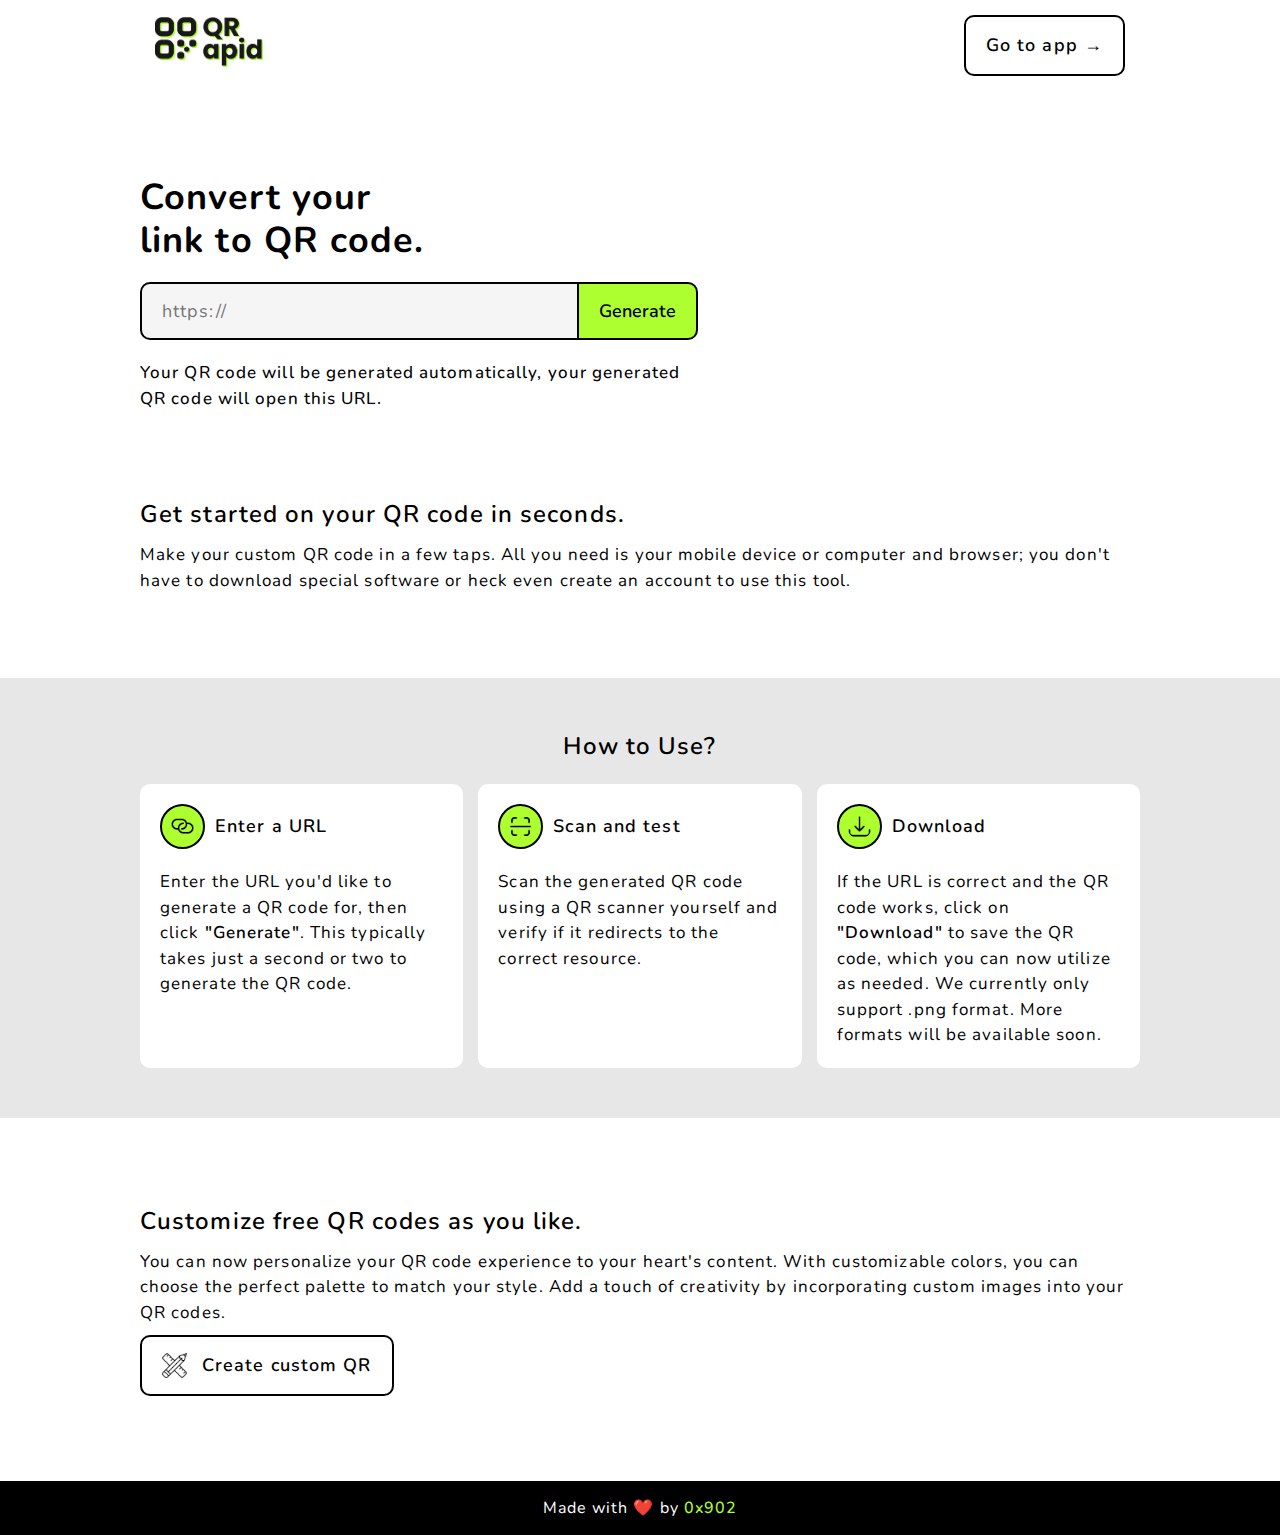
==== index.html @ a70bd967 "initial commit. basic features and website layout." ====
<!DOCTYPE html>
<html lang="en">
    <head>
        <meta charset="UTF-8" />
        <meta name="viewport" content="width=device-width, initial-scale=1.0" />
        <title>QRapid &mdash; QR Generator</title>

        <link rel="preconnect" href="https://fonts.googleapis.com" />
        <link rel="preconnect" href="https://fonts.gstatic.com" crossorigin />
        <link
            href="https://fonts.googleapis.com/css2?family=Nunito:ital,wght@0,200..1000;1,200..1000&display=swap"
            rel="stylesheet"
        />

        <link rel="stylesheet" href="general.css" />
        <link rel="stylesheet" href="home.css" />
    </head>
    <body>
        <header class="block">
            <a class="header-logo" href="/">
                <img height="50" src="assets/site-logo.png" alt="site-logo" />
            </a>
            <a class="btn btn-secondary" href="app.html">Go to app &rarr;</a>
        </header>
        <main class="block">
            <div class="content">
                <h1>Convert your<br />link to QR code.</h1>
                <form>
                    <input
                        class="url-input"
                        type="text"
                        placeholder="https://"
                        required
                        autocomplete="on"
                        spellcheck="false"
                    />
                    <button class="btn-generate" type="submit">Generate</button>
                </form>
                <label class="alert alert-invalid hidden-none"
                    >:: invalid url</label
                >
                <p class="hero-description">
                    Your QR code will be generated automatically, your generated
                    QR code will open this URL.
                </p>
            </div>
            <div class="result hidden-none">
                <div class="url-container">
                    <a class="url" href="#">https://</a>
                </div>
                <div class="qrcode-container"></div>
                <div class="result-actions">
                    <button class="btn-download btn-secondary">
                        Download
                        <img class="icon" src="assets/download.png" alt="" />
                    </button>
                    <div class="select-container">
                        <!-- <label for="select-format">File Format:</label> -->
                        <select name="file-format" class="select-format">
                            <option value="png">PNG</option>
                            <option disabled value="jpg">JPG</option>
                            <option disabled value="svg">SVG</option>
                        </select>
                    </div>
                </div>
            </div>
        </main>

        <section class="block">
            <h2 class="section-title">
                Get started on your QR code in seconds.
            </h2>
            <p>
                Make your custom QR code in a few taps. All you need is your
                mobile device or computer and browser; you don't have to
                download special software or heck even create an account to use
                this tool.
            </p>
        </section>

        <div class="steps-container">
            <section class="steps block">
                <h2 class="section-title">How to Use?</h2>
                <ul>
                    <li>
                        <h3 class="title">
                            <img src="assets/url.png" />Enter a URL
                        </h3>
                        <p>
                            Enter the URL you'd like to generate a QR code for,
                            then click <b>"Generate"</b>. This typically takes
                            just a second or two to generate the QR code.
                        </p>
                    </li>
                    <li>
                        <h3 class="title">
                            <img src="assets/test.png" />Scan and test
                        </h3>
                        <p>
                            Scan the generated QR code using a QR scanner
                            yourself and verify if it redirects to the correct
                            resource.
                        </p>
                    </li>
                    <li>
                        <h3 class="title">
                            <img src="assets/download.png" />Download
                        </h3>
                        <p>
                            If the URL is correct and the QR code works, click
                            on <b>"Download"</b> to save the QR code, which you
                            can now utilize as needed. We currently only support
                            .png format. More formats will be available soon.
                        </p>
                    </li>
                </ul>
            </section>
        </div>

        <section class="block">
            <h2 class="section-title">Customize free QR codes as you like.</h2>
            <p>
                You can now personalize your QR code experience to your heart's
                content. With customizable colors, you can choose the perfect
                palette to match your style. Add a touch of creativity by
                incorporating custom images into your QR codes.
            </p>
            <a class="btn btn-secondary" href="app.html"
                ><img class="icon" src="assets/custom.png" alt="" />Create
                custom QR</a
            >
        </section>
        <footer>
            Made with ❤️ by
            <a target="_blank" href="https://0x902.netlify.app">0x902</a>
        </footer>

        <script defer src="qrcode.js"></script>
        <script defer src="functions.js"></script>
        <script defer src="index.js"></script>
    </body>
</html>
---- general.css ----
* {
    padding: 0;
    margin: 0;
    box-sizing: border-box;
}

html {
    font-size: 62.5%;
}

body {
    font-family: "Nunito", sans-serif;
    font-size: 1.7rem;
    overflow-x: hidden;
    max-width: 100%;
    letter-spacing: 1.1px;
    line-height: 1.5;
    min-height: 100vh;
}

header {
    width: 100%;
    display: flex;
    align-items: center;
    padding: 15px;
    z-index: 999;
}

h1 {
    font-size: 3.6rem;
    font-weight: 700;
    line-height: 1.2;
}

input,
button,
select,
.btn {
    padding: 15px 20px;
    font-family: inherit;
    outline: none;
    font-size: 1.8rem;
    border-radius: 10px;
    border: 2px solid black;
    text-decoration: none;
}

input {
    background-color: whitesmoke;
    letter-spacing: inherit;
}

button,
.btn {
    background-color: #adff2f;
    color: black;
    font-weight: 600;
    cursor: pointer;
    display: flex;
    align-items: center;
    justify-content: center;
    gap: 15px;
}

.icon {
    height: 25px !important;
}

.btn-secondary {
    width: max-content;

    background-color: transparent;
    transition: background-color 0.3s ease-in-out;
}

.btn-secondary:hover {
    background-color: #adff2f;
}

label {
    display: inline-block;
}

section {
    display: flex;
    flex-direction: column;
    gap: 10px;
}

.section-title {
    font-size: 2.4rem;
    font-weight: 600;
}

.alert {
    margin-top: -15px;
    font-size: 1.5rem;
    font-weight: 500;
    transition: all 0.5s ease;
}

.alert-valid {
    color: green !important;
}

.alert-invalid {
    color: red !important;
}

.block {
    max-width: 1000px;
    margin: 0 auto;
    margin-bottom: 85px;
}

.hidden-none {
    display: none !important;
}

.hidden-opacity {
    opacity: 0 !important;
}

b {
    font-weight: 600;
}

footer {
    text-align: center;
    padding: 15px;
    font-size: 1.6rem;
    background-color: black;
    color: white;
}

footer a {
    color: #adff2f;
    text-decoration: none;
    font-weight: 500;
}

a {
    color: black;
}

@media only screen and (max-width: 800px) {
    header {
        position: sticky;
        top: 0;
        left: 0;
        right: 0;
        background-color: white;
        border-bottom: 2px solid black;
    }

    header a.header-logo {
        display: flex;
        align-items: center;
        justify-content: center;
    }

    h1 {
        font-size: 2.8rem;
    }

    .block {
        margin-bottom: 70px;
        max-width: 100%;
        padding: 15px;
    }
}
---- home.css ----
body {
    display: flex;
    flex-direction: column;
    max-width: 100%;
}

.header-logo {
    margin-right: auto;
}

header .btn-cta:hover {
    transform: unset;
}

main {
    display: grid;
    grid-template-columns: 1.5fr minmax(0, 1fr);
    align-items: center;
    gap: 70px;
}

.content {
    display: flex;
    flex-direction: column;
    gap: 20px;
    justify-content: center;
}

.hero-description {
    font-weight: 500;
}

form {
    display: flex;
}

form input {
    border-radius: 10px 0 0 10px;
}

input {
    flex: 1;
}

.btn-generate {
    border-radius: 0 10px 10px 0;
    margin-left: -2px;
}

.result {
    display: flex;
    flex-direction: column;
    gap: 15px;
    padding: 15px;
    border-radius: 15px;
    background-color: whitesmoke;
    box-shadow: rgba(0, 0, 0, 0.02) 0px 1px 3px 0px,
        rgba(27, 31, 35, 0.15) 0px 0px 0px 1px;
    transition: all 1s ease;
}

.qrcode-container {
    display: flex;
    align-items: center;
    justify-content: center;
    border-radius: 10px;
    width: 100%;
}

.qrcode-container img {
    flex: 1;
    padding: 20px;
    background-color: white;
    border-radius: 10px;
    width: 100%;
}

.qrcode-container img:hover {
    box-shadow: rgba(149, 157, 165, 0.2) 0px 8px 24px;
    transition: all 0.3s ease-in-out;
}

.result-actions {
    display: flex;
    align-items: center;
    gap: 10px;
}

.btn-download {
    flex: 1;
    border-radius: 10px;
}

.select-container {
    display: flex;
    align-items: center;
    justify-content: center;
}

.select-format {
    border: none;
    background-color: white;
}

.url-container {
    background-color: hwb(0 91% 9%);
    padding: 10px;
    border-radius: 10px;
    display: flex;
    justify-content: center;
    align-items: center;
}

.url {
    max-width: 200px;
    white-space: nowrap;
    overflow: hidden;
    text-overflow: ellipsis;
}

.steps {
    margin-bottom: 0;
}

.steps-container {
    background-color: rgb(231, 231, 231);
    display: flex;
    align-items: center;
    justify-content: center;
    max-width: unset;
    width: 100%;
    padding: 50px;
    margin-bottom: 85px;
}

.steps h2 {
    text-align: center;
    margin-bottom: 10px;
}

.steps ul {
    display: grid;
    grid-template-columns: 1fr 1fr 1fr;
    gap: 15px;
    list-style-type: none;
}

.steps ul li {
    display: flex;
    flex-direction: column;
    gap: 20px;
    background-color: white;
    color: black;
    padding: 20px;
    border-radius: 10px;
}

.steps ul li h3 {
    display: flex;
    align-items: center;
    gap: 10px;
    font-size: 1.8rem;
    font-weight: 600;
}

.steps ul li h3 img {
    width: 45px;
    height: 45px;
    padding: 8px;
    background-color: #adff2f;
    border-radius: 100px;
    border: 2px solid black;
}

/* Extra small devices (phones, 600px and down) */
@media only screen and (max-width: 800px) {
    main {
        grid-template-columns: 1fr;
        gap: 30px;
        padding: 15px;
    }

    form {
        flex-direction: column;
        gap: 0px;
    }

    form input {
        border-radius: 10px 10px 0 0;
    }

    .btn-generate {
        border-radius: 0 0 10px 10px;
        margin-top: -2px;
        margin-left: unset;
    }

    .result {
        gap: 20px;
        padding: 10px;
    }

    .qrcode-container {
        gap: 10px;
        padding: 0;
    }

    .qrcode-container canvas {
        max-width: 100%;
    }

    .qrcode-container img {
        padding: 20px;
    }

    .steps-container {
        padding: 30px;
    }

    .steps ul {
        grid-template-columns: 1fr;
        gap: 20px;
        list-style-type: none;
    }
}
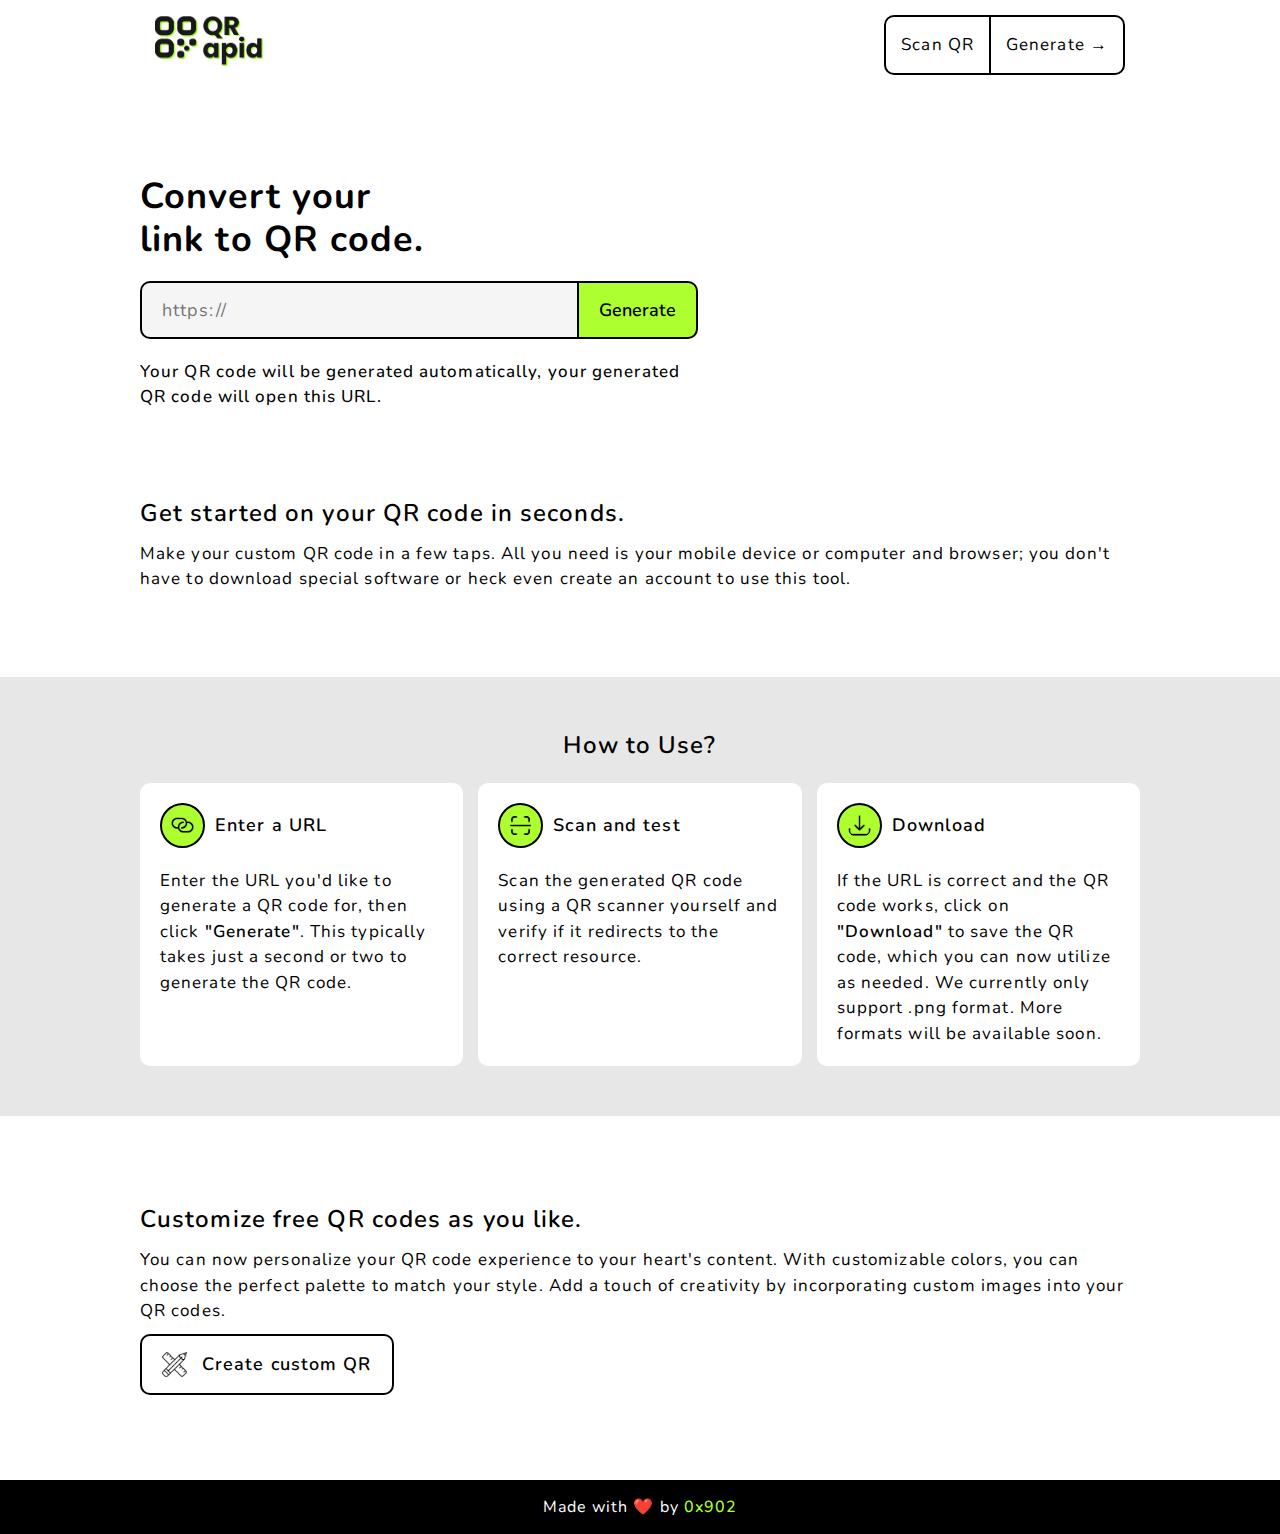
==== commit 1eb84224: "Finished basic prototype of scan qr functionality" ====
--- a/index.html
+++ b/index.html
@@ -20,7 +20,10 @@
             <a class="header-logo" href="/">
                 <img height="50" src="assets/site-logo.png" alt="site-logo" />
             </a>
-            <a class="btn btn-secondary" href="app.html">Go to app &rarr;</a>
+            <nav>
+                <a href="scan.html">Scan QR</a>
+                <a href="app.html">Generate &rarr;</a>
+            </nav>
         </header>
         <main class="block">
             <div class="content">
--- a/general.css
+++ b/general.css
@@ -131,6 +131,7 @@
     font-size: 1.6rem;
     background-color: black;
     color: white;
+    margin-top: auto;
 }
 
 footer a {
--- a/home.css
+++ b/home.css
@@ -10,6 +10,31 @@
 
 header .btn-cta:hover {
     transform: unset;
+}
+
+header nav {
+    display: flex;
+}
+
+header nav a {
+    border-radius: 0 !important;
+    padding: 15px;
+    border: 2px solid black;
+    text-decoration: none;
+    background-color: white;
+}
+
+header nav a:nth-child(1) {
+    border-radius: 10px 0 0 10px !important;
+}
+
+header nav a:nth-child(2) {
+    margin-left: -2px;
+    border-radius: 0 10px 10px 0 !important;
+}
+
+header nav a:hover {
+    background-color: #adff2f;
 }
 
 main {
@@ -54,8 +79,8 @@
     padding: 15px;
     border-radius: 15px;
     background-color: whitesmoke;
-    box-shadow: rgba(0, 0, 0, 0.02) 0px 1px 3px 0px,
-        rgba(27, 31, 35, 0.15) 0px 0px 0px 1px;
+    box-shadow: rgba(0, 0, 0, 0.02) 0px 2px 3px 0px,
+        rgba(27, 31, 35, 0.15) 0px 0px 0px 2px;
     transition: all 1s ease;
 }
 
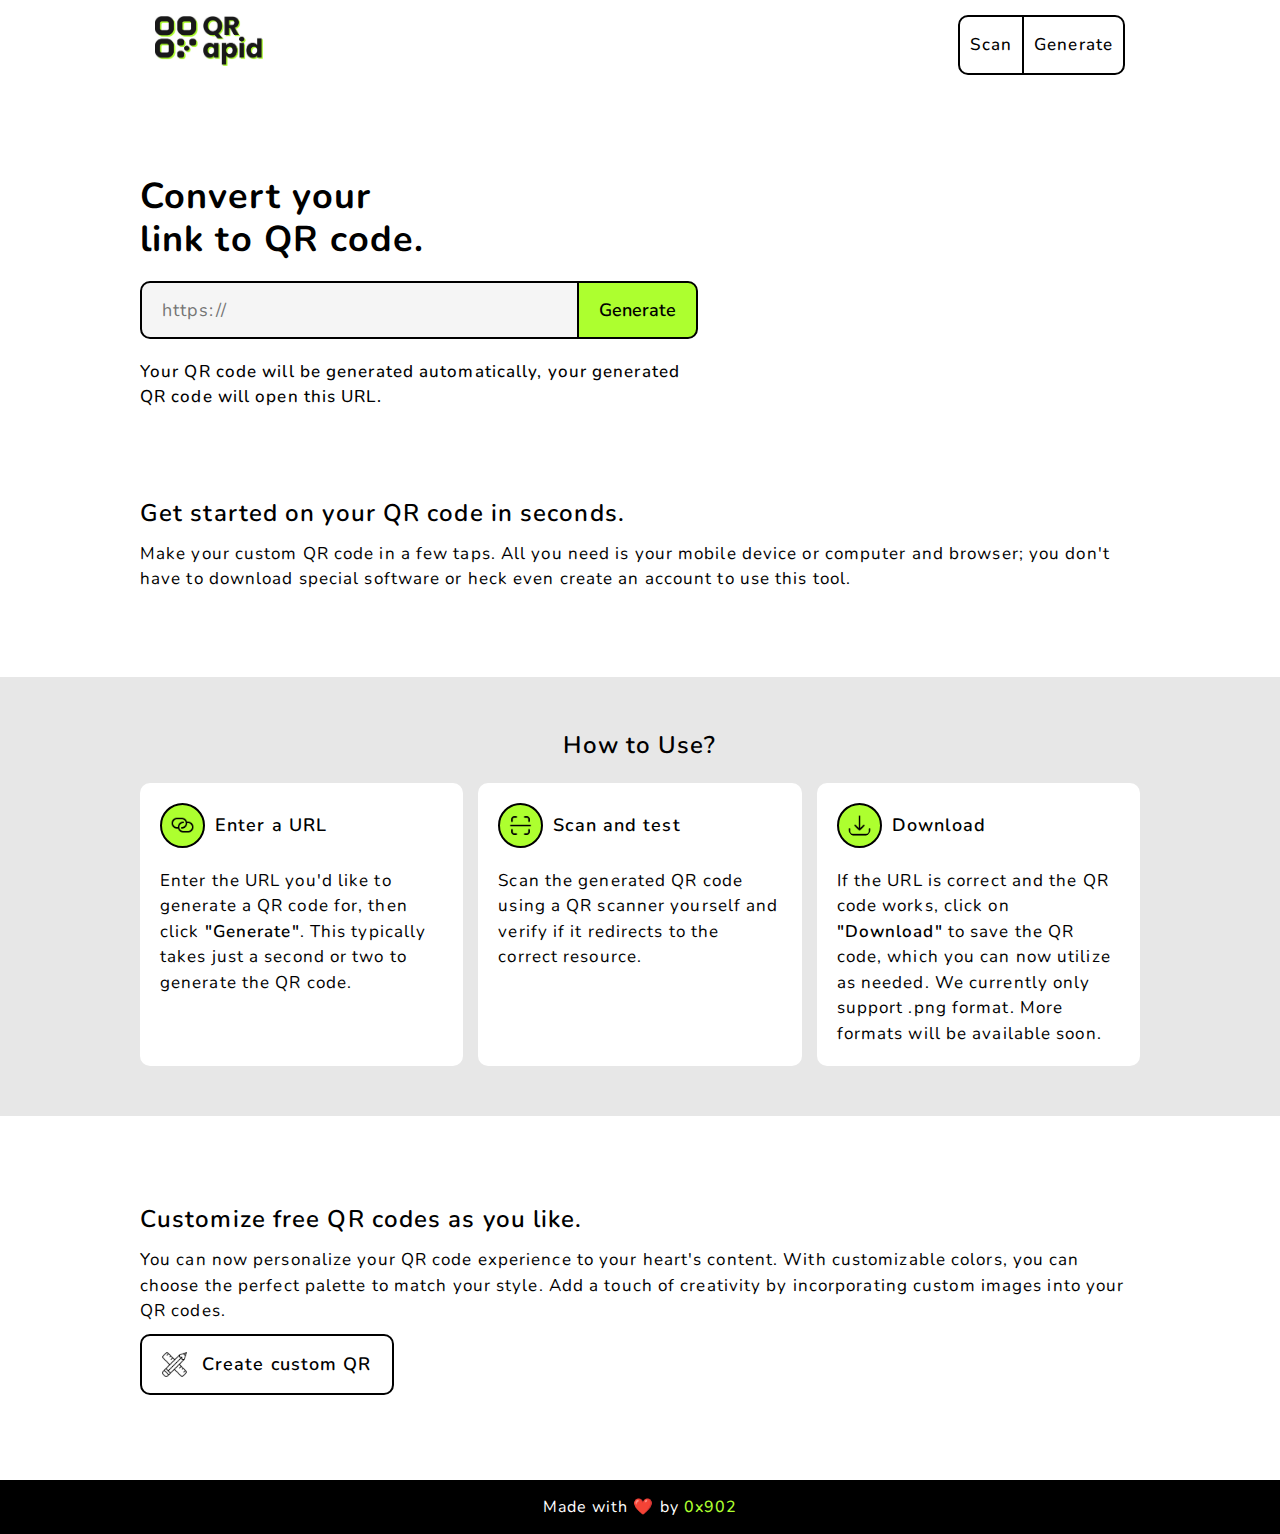
==== commit a2240e5e: "fixed home page header responsiveness" ====
--- a/index.html
+++ b/index.html
@@ -21,8 +21,8 @@
                 <img height="50" src="assets/site-logo.png" alt="site-logo" />
             </a>
             <nav>
-                <a href="scan.html">Scan QR</a>
-                <a href="app.html">Generate &rarr;</a>
+                <a href="scan.html">Scan</a>
+                <a href="app.html">Generate</a>
             </nav>
         </header>
         <main class="block">
--- a/home.css
+++ b/home.css
@@ -18,10 +18,11 @@
 
 header nav a {
     border-radius: 0 !important;
-    padding: 15px;
+    padding: 15px 10px;
     border: 2px solid black;
     text-decoration: none;
     background-color: white;
+    font-weight: 500;
 }
 
 header nav a:nth-child(1) {
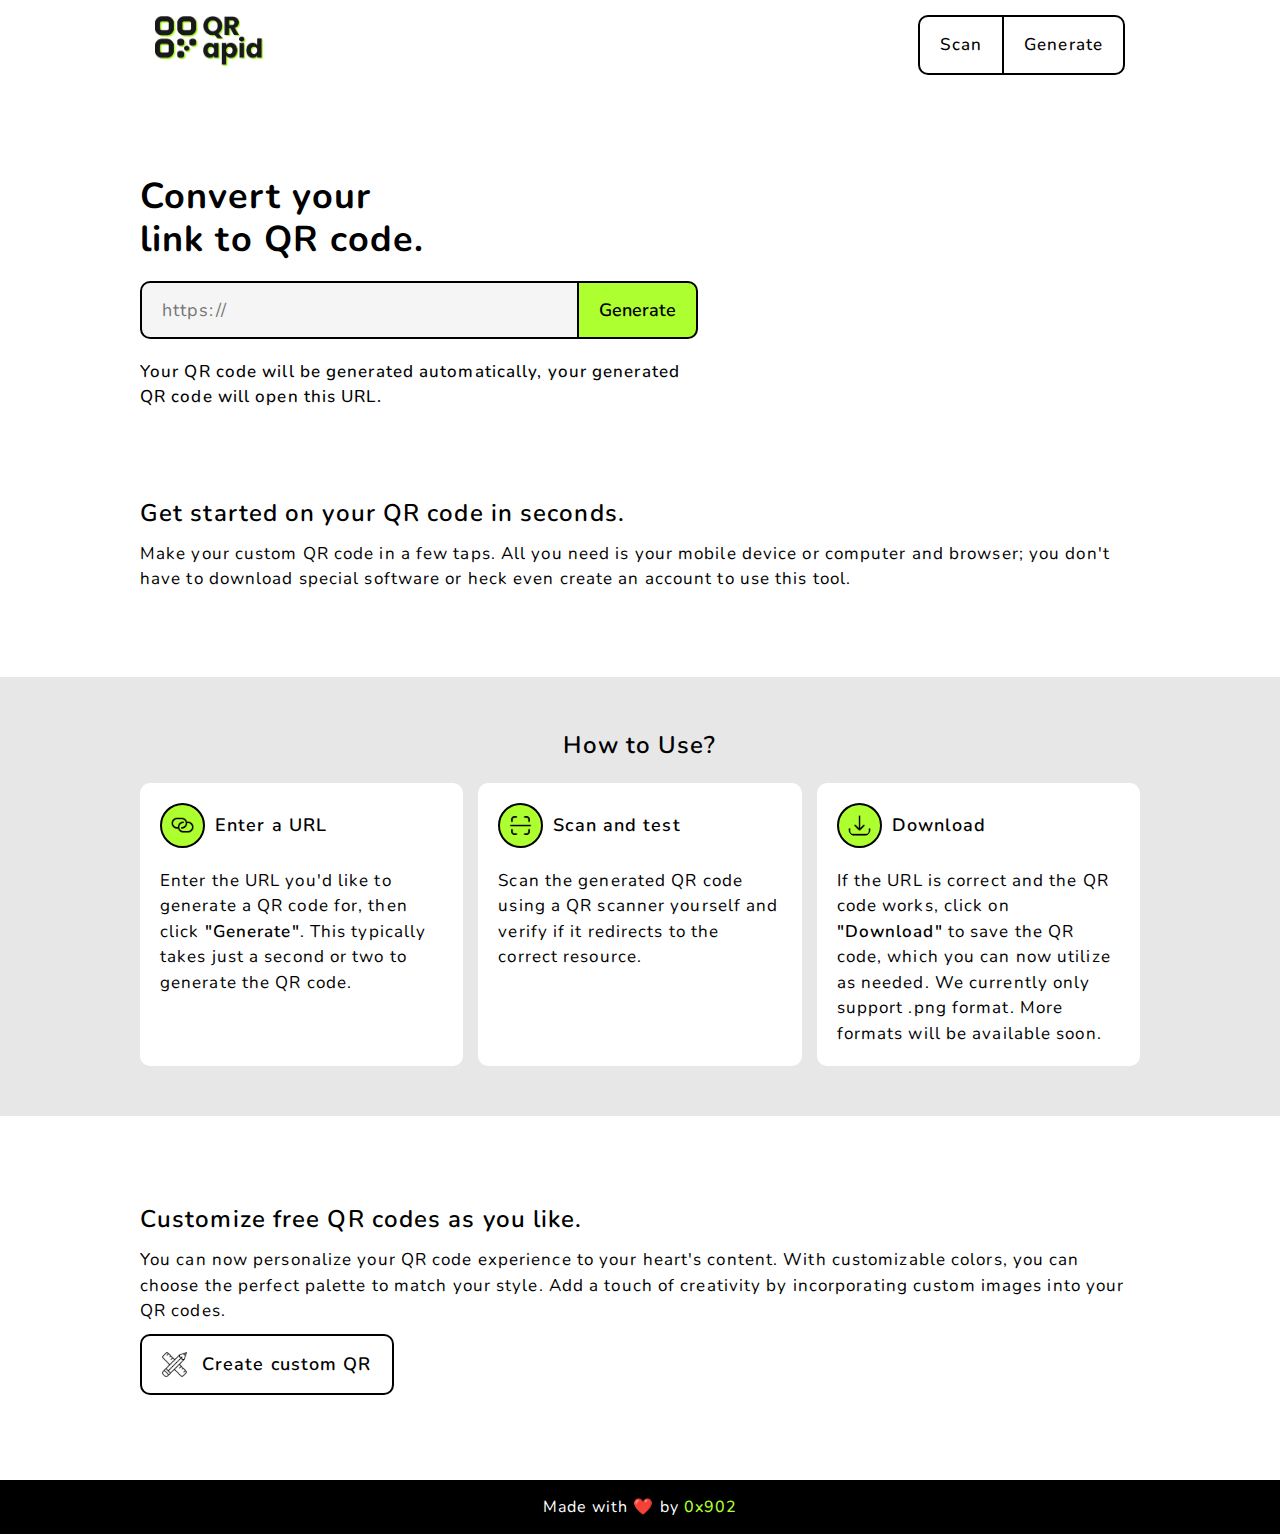
==== commit da786924: "cleaned up folder structure" ====
--- a/index.html
+++ b/index.html
@@ -12,8 +12,8 @@
             rel="stylesheet"
         />
 
-        <link rel="stylesheet" href="general.css" />
-        <link rel="stylesheet" href="home.css" />
+        <link rel="stylesheet" href="styles/general.css" />
+        <link rel="stylesheet" href="styles/home.css" />
     </head>
     <body>
         <header class="block">
@@ -138,8 +138,8 @@
             <a target="_blank" href="https://0x902.netlify.app">0x902</a>
         </footer>
 
-        <script defer src="qrcode.js"></script>
-        <script defer src="functions.js"></script>
-        <script defer src="index.js"></script>
+        <script defer src="scripts/qrcode.js"></script>
+        <script defer src="scripts/functions.js"></script>
+        <script defer src="scripts/index.js"></script>
     </body>
 </html>
--- a/styles/general.css
+++ b/styles/general.css
@@ -0,0 +1,219 @@
+* {
+    padding: 0;
+    margin: 0;
+    box-sizing: border-box;
+}
+
+html {
+    font-size: 62.5%;
+}
+
+body {
+    font-family: "Nunito", sans-serif;
+    font-size: 1.7rem;
+    overflow-x: hidden;
+    max-width: 100%;
+    letter-spacing: 1.1px;
+    line-height: 1.5;
+    min-height: 100vh;
+}
+
+header {
+    width: 100%;
+    display: flex;
+    align-items: center;
+    padding: 15px;
+    z-index: 999;
+}
+
+.header-logo {
+    margin-right: auto;
+}
+
+header .btn-cta:hover {
+    transform: unset;
+}
+
+header nav {
+    display: flex;
+}
+
+header nav a {
+    border-radius: 0 !important;
+    padding: 15px 20px;
+    border: 2px solid black;
+    text-decoration: none;
+    background-color: white;
+    font-weight: 500;
+}
+
+header nav a:nth-child(1) {
+    border-radius: 10px 0 0 10px !important;
+}
+
+header nav a:nth-child(2) {
+    margin-left: -2px;
+    border-radius: 0 10px 10px 0 !important;
+}
+
+header nav a:hover {
+    background-color: #adff2f;
+}
+
+.nav-selected {
+    background-color: rgb(211, 211, 211);
+}
+
+h1 {
+    font-size: 3.6rem;
+    font-weight: 700;
+    line-height: 1.2;
+}
+
+input,
+button,
+select,
+.btn {
+    padding: 15px 20px;
+    font-family: inherit;
+    outline: none;
+    font-size: 1.8rem;
+    border-radius: 10px;
+    border: 2px solid black;
+    text-decoration: none;
+}
+
+input {
+    background-color: whitesmoke;
+    letter-spacing: inherit;
+}
+
+button,
+.btn {
+    background-color: #adff2f;
+    color: black;
+    font-weight: 600;
+    cursor: pointer;
+    display: flex;
+    align-items: center;
+    justify-content: center;
+    gap: 15px;
+}
+
+.icon {
+    height: 25px !important;
+}
+
+.btn-secondary {
+    width: max-content;
+
+    background-color: transparent;
+    transition: background-color 0.3s ease-in-out;
+}
+
+.btn-secondary:hover {
+    background-color: #adff2f;
+}
+
+label {
+    display: inline-block;
+}
+
+section {
+    display: flex;
+    flex-direction: column;
+    gap: 10px;
+}
+
+.section-title {
+    font-size: 2.4rem;
+    font-weight: 600;
+}
+
+.alert {
+    margin-top: -15px;
+    font-size: 1.5rem;
+    font-weight: 500;
+    transition: all 0.5s ease;
+}
+
+.alert-valid {
+    color: green !important;
+}
+
+.alert-invalid {
+    color: red !important;
+}
+
+.block {
+    max-width: 1000px;
+    margin: 0 auto;
+    margin-bottom: 85px;
+}
+
+.hidden-none {
+    display: none !important;
+}
+
+.hidden-opacity {
+    opacity: 0 !important;
+}
+
+b {
+    font-weight: 600;
+}
+
+footer {
+    text-align: center;
+    padding: 15px;
+    font-size: 1.6rem;
+    background-color: black;
+    color: white;
+    margin-top: auto;
+}
+
+footer a {
+    color: #adff2f;
+    text-decoration: none;
+    font-weight: 500;
+}
+
+a {
+    color: black;
+}
+
+@media only screen and (max-width: 800px) {
+    header {
+        position: sticky;
+        top: 0;
+        left: 0;
+        right: 0;
+        background-color: white;
+        border-bottom: 2px solid black;
+    }
+
+    header nav a {
+        border-radius: 0 !important;
+        padding: 15px 10px;
+        border: 2px solid black;
+        text-decoration: none;
+        background-color: white;
+        font-weight: 500;
+    }
+
+    header a.header-logo {
+        display: flex;
+        align-items: center;
+        justify-content: center;
+    }
+
+    h1 {
+        font-size: 2.8rem;
+    }
+
+    .block {
+        margin-bottom: 70px;
+        max-width: 100%;
+        padding: 15px;
+    }
+}
--- a/styles/home.css
+++ b/styles/home.css
@@ -0,0 +1,217 @@
+body {
+    display: flex;
+    flex-direction: column;
+    max-width: 100%;
+}
+
+main {
+    display: grid;
+    grid-template-columns: 1.5fr minmax(0, 1fr);
+    align-items: center;
+    gap: 70px;
+}
+
+.content {
+    display: flex;
+    flex-direction: column;
+    gap: 20px;
+    justify-content: center;
+}
+
+.hero-description {
+    font-weight: 500;
+}
+
+form {
+    display: flex;
+}
+
+form input {
+    border-radius: 10px 0 0 10px;
+}
+
+input {
+    flex: 1;
+}
+
+.btn-generate {
+    border-radius: 0 10px 10px 0;
+    margin-left: -2px;
+}
+
+.result {
+    display: flex;
+    flex-direction: column;
+    gap: 15px;
+    padding: 15px;
+    border-radius: 15px;
+    background-color: whitesmoke;
+    box-shadow: rgba(0, 0, 0, 0.02) 0px 2px 3px 0px,
+        rgba(27, 31, 35, 0.15) 0px 0px 0px 2px;
+    transition: all 1s ease;
+}
+
+.qrcode-container {
+    display: flex;
+    align-items: center;
+    justify-content: center;
+    border-radius: 10px;
+    width: 100%;
+}
+
+.qrcode-container img {
+    flex: 1;
+    padding: 20px;
+    background-color: white;
+    border-radius: 10px;
+    width: 100%;
+}
+
+.qrcode-container img:hover {
+    box-shadow: rgba(149, 157, 165, 0.2) 0px 8px 24px;
+    transition: all 0.3s ease-in-out;
+}
+
+.result-actions {
+    display: flex;
+    align-items: center;
+    gap: 10px;
+}
+
+.btn-download {
+    flex: 1;
+    border-radius: 10px;
+}
+
+.select-container {
+    display: flex;
+    align-items: center;
+    justify-content: center;
+}
+
+.select-format {
+    border: none;
+    background-color: white;
+}
+
+.url-container {
+    background-color: hwb(0 91% 9%);
+    padding: 10px;
+    border-radius: 10px;
+    display: flex;
+    justify-content: center;
+    align-items: center;
+}
+
+.url {
+    max-width: 200px;
+    white-space: nowrap;
+    overflow: hidden;
+    text-overflow: ellipsis;
+}
+
+.steps {
+    margin-bottom: 0;
+}
+
+.steps-container {
+    background-color: rgb(231, 231, 231);
+    display: flex;
+    align-items: center;
+    justify-content: center;
+    max-width: unset;
+    width: 100%;
+    padding: 50px;
+    margin-bottom: 85px;
+}
+
+.steps h2 {
+    text-align: center;
+    margin-bottom: 10px;
+}
+
+.steps ul {
+    display: grid;
+    grid-template-columns: 1fr 1fr 1fr;
+    gap: 15px;
+    list-style-type: none;
+}
+
+.steps ul li {
+    display: flex;
+    flex-direction: column;
+    gap: 20px;
+    background-color: white;
+    color: black;
+    padding: 20px;
+    border-radius: 10px;
+}
+
+.steps ul li h3 {
+    display: flex;
+    align-items: center;
+    gap: 10px;
+    font-size: 1.8rem;
+    font-weight: 600;
+}
+
+.steps ul li h3 img {
+    width: 45px;
+    height: 45px;
+    padding: 8px;
+    background-color: #adff2f;
+    border-radius: 100px;
+    border: 2px solid black;
+}
+
+/* Extra small devices (phones, 600px and down) */
+@media only screen and (max-width: 800px) {
+    main {
+        grid-template-columns: 1fr;
+        gap: 30px;
+        padding: 15px;
+    }
+
+    form {
+        flex-direction: column;
+        gap: 0px;
+    }
+
+    form input {
+        border-radius: 10px 10px 0 0;
+    }
+
+    .btn-generate {
+        border-radius: 0 0 10px 10px;
+        margin-top: -2px;
+        margin-left: unset;
+    }
+
+    .result {
+        gap: 20px;
+        padding: 10px;
+    }
+
+    .qrcode-container {
+        gap: 10px;
+        padding: 0;
+    }
+
+    .qrcode-container canvas {
+        max-width: 100%;
+    }
+
+    .qrcode-container img {
+        padding: 20px;
+    }
+
+    .steps-container {
+        padding: 20px;
+    }
+
+    .steps ul {
+        grid-template-columns: 1fr;
+        gap: 20px;
+        list-style-type: none;
+    }
+}
